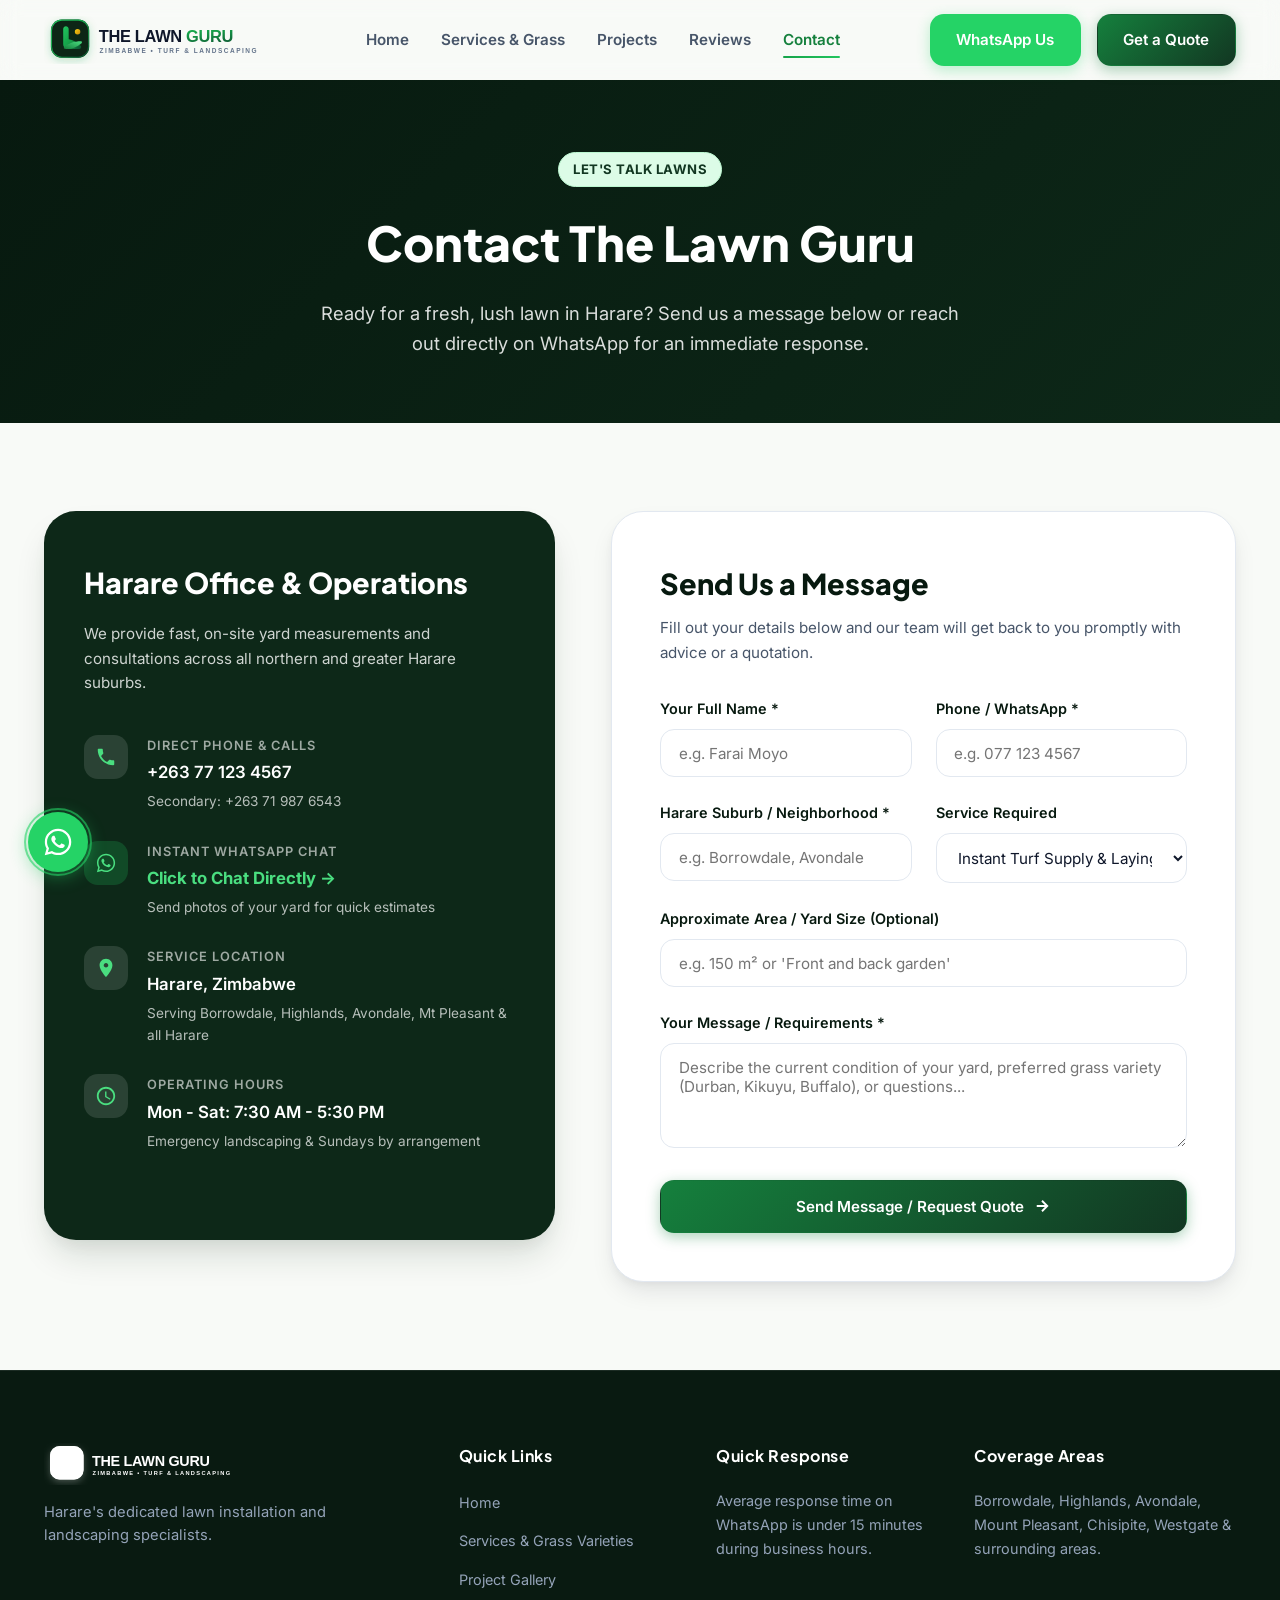
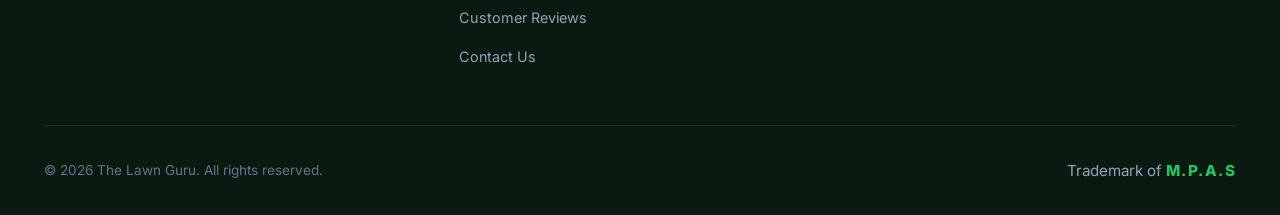
==== contact.html @ 2c1bcaf5 "feat: complete The Lawn Guru website with modern branding, gallery, reviews, M.P.A.S trademark, and " ====
<!DOCTYPE html>
<html lang="en">
<head>
  <meta charset="UTF-8">
  <meta name="viewport" content="width=device-width, initial-scale=1.0">
  <title>Contact Us | The Lawn Guru Harare</title>
  <meta name="description" content="Get in touch with The Lawn Guru in Harare, Zimbabwe. Request a free on-site yard assessment, inquire about turf varieties, or chat directly on WhatsApp.">
  
  <link rel="icon" type="image/svg+xml" href="assets/icon.svg">
  <link rel="stylesheet" href="css/style.css?v=4">

  <script type="application/ld+json">
  {
    "@context": "https://schema.org",
    "@type": "ContactPage",
    "name": "Contact The Lawn Guru",
    "description": "Contact Harare's lawn installation and landscaping specialists.",
    "mainEntity": {
      "@type": "HomeAndConstructionBusiness",
      "name": "The Lawn Guru",
      "telephone": "+263771234567",
      "address": {
        "@type": "PostalAddress",
        "addressLocality": "Harare",
        "addressCountry": "ZW"
      }
    }
  }
  </script>
</head>
<body>

  <!-- Site Header -->
  <header class="site-header" id="siteHeader">
    <div class="container nav-wrapper">
      <a href="index.html" class="brand-link" aria-label="The Lawn Guru Home">
        <img src="assets/logo.svg" alt="The Lawn Guru Logo" class="brand-logo-img">
      </a>

      <nav aria-label="Main Navigation">
        <ul class="nav-links">
          <li><a href="index.html" class="nav-link">Home</a></li>
          <li><a href="services.html" class="nav-link">Services &amp; Grass</a></li>
          <li><a href="gallery.html" class="nav-link">Projects</a></li>
          <li><a href="reviews.html" class="nav-link">Reviews</a></li>
          <li><a href="contact.html" class="nav-link active">Contact</a></li>
        </ul>
      </nav>

      <div class="nav-actions">
        <a href="https://wa.me/263771234567?text=Hi%20The%20Lawn%20Guru%2C%20I%20would%20like%20to%20book%20a%20yard%20assessment" class="btn btn-whatsapp" target="_blank" rel="noopener">
          WhatsApp Us
        </a>
        <a href="contact.html" class="btn btn-primary">Get a Quote</a>
      </div>

      <button class="mobile-toggle" aria-label="Open Navigation Menu">
        <svg viewBox="0 0 24 24" fill="none" stroke="currentColor" stroke-width="2.2"><line x1="3" y1="12" x2="21" y2="12"></line><line x1="3" y1="6" x2="21" y2="6"></line><line x1="3" y1="18" x2="21" y2="18"></line></svg>
      </button>
    </div>

    <div class="mobile-nav-drawer">
      <a href="index.html">Home</a>
      <a href="services.html">Services &amp; Grass Varieties</a>
      <a href="gallery.html">Projects Gallery</a>
      <a href="reviews.html">Customer Reviews</a>
      <a href="contact.html">Contact Us</a>
      <a href="https://wa.me/263771234567" target="_blank" style="color: #16a34a;">Chat on WhatsApp &rarr;</a>
    </div>
  </header>

  <!-- Banner -->
  <section style="background: linear-gradient(135deg, var(--primary-900) 0%, var(--primary-800) 100%); color: #ffffff; padding: 4.5rem 0 4rem; text-align: center;">
    <div class="container">
      <span class="badge badge-green" style="margin-bottom: 1rem;">Let's Talk Lawns</span>
      <h1 style="font-family: var(--font-heading); font-size: 3rem; font-weight: 800; margin-bottom: 1rem;">
        Contact The Lawn Guru
      </h1>
      <p style="font-size: 1.15rem; color: rgba(255, 255, 255, 0.85); max-width: 650px; margin: 0 auto;">
        Ready for a fresh, lush lawn in Harare? Send us a message below or reach out directly on WhatsApp for an immediate response.
      </p>
    </div>
  </section>

  <!-- Contact Grid Section -->
  <section class="section">
    <div class="container">
      <div class="contact-grid">
        <!-- Left Column: Business Details -->
        <div class="contact-info-card">
          <h2 class="info-title">Harare Office &amp; Operations</h2>
          <p class="info-sub">
            We provide fast, on-site yard measurements and consultations across all northern and greater Harare suburbs.
          </p>

          <div class="contact-method-list">
            <!-- Phone / WhatsApp -->
            <div class="contact-method-item">
              <div class="contact-method-icon">
                <svg width="22" height="22" viewBox="0 0 24 24" fill="currentColor"><path d="M6.62 10.79c1.44 2.83 3.76 5.14 6.59 6.59l2.2-2.2c.27-.27.67-.36 1.02-.24 1.12.37 2.33.57 3.57.57.55 0 1 .45 1 1V20c0 .55-.45 1-1 1-9.39 0-17-7.61-17-17 0-.55.45-1 1-1h3.5c.55 0 1 .45 1 1 0 1.25.2 2.45.57 3.57.11.35.03.74-.25 1.02l-2.2 2.2z"/></svg>
              </div>
              <div>
                <div class="contact-method-title">Direct Phone &amp; Calls</div>
                <div class="contact-method-detail">+263 77 123 4567</div>
                <div style="font-size: 0.85rem; color: rgba(255,255,255,0.7); margin-top: 0.2rem;">Secondary: +263 71 987 6543</div>
              </div>
            </div>

            <!-- WhatsApp Direct -->
            <div class="contact-method-item">
              <div class="contact-method-icon" style="background: rgba(37, 211, 102, 0.2); color: #4ade80;">
                <svg width="22" height="22" viewBox="0 0 24 24" fill="currentColor"><path d="M12.04 2c-5.46 0-9.91 4.45-9.91 9.91 0 1.75.46 3.45 1.32 4.95L2.05 22l5.25-1.38c1.45.79 3.08 1.21 4.74 1.21 5.46 0 9.91-4.45 9.91-9.91 0-5.46-4.45-9.92-9.91-9.92zM12.04 20.15c-1.48 0-2.93-.4-4.2-1.15l-.3-.18-3.12.82.83-3.04-.2-.31c-.82-1.31-1.26-2.83-1.26-4.38 0-4.54 3.7-8.24 8.25-8.24 4.54 0 8.24 3.7 8.24 8.24 0 4.54-3.7 8.24-8.24 8.24zm4.52-6.18c-.25-.12-1.47-.72-1.7-.81-.23-.08-.39-.12-.56.12-.17.25-.64.81-.79.97-.14.17-.29.19-.54.06-.25-.12-1.05-.39-1.99-1.23-.74-.66-1.23-1.47-1.38-1.72-.14-.25-.02-.38.11-.51.11-.11.25-.29.37-.43.12-.15.17-.25.25-.41.08-.17.04-.31-.02-.43-.06-.12-.56-1.34-.76-1.84-.2-.48-.41-.42-.56-.43h-.48c-.17 0-.43.06-.66.31-.22.25-.86.84-.86 2.05s.88 2.38 1 2.54c.12.17 1.73 2.65 4.2 3.71.59.25 1.05.41 1.41.52.59.19 1.13.16 1.56.1.48-.07 1.47-.6 1.68-1.18.21-.58.21-1.07.15-1.18-.07-.12-.23-.19-.48-.31z"/></svg>
              </div>
              <div>
                <div class="contact-method-title">Instant WhatsApp Chat</div>
                <a href="https://wa.me/263771234567" target="_blank" rel="noopener" style="color: #4ade80; font-weight: 700; font-size: 1.05rem;">
                  Click to Chat Directly &rarr;
                </a>
                <div style="font-size: 0.85rem; color: rgba(255,255,255,0.7); margin-top: 0.2rem;">Send photos of your yard for quick estimates</div>
              </div>
            </div>

            <!-- Location -->
            <div class="contact-method-item">
              <div class="contact-method-icon">
                <svg width="22" height="22" viewBox="0 0 24 24" fill="currentColor"><path d="M12 2C8.13 2 5 5.13 5 9c0 5.25 7 13 7 13s7-7.75 7-13c0-3.87-3.13-7-7-7zm0 9.5c-1.38 0-2.5-1.12-2.5-2.5s1.12-2.5 2.5-2.5 2.5 1.12 2.5 2.5-1.12 2.5-2.5 2.5z"/></svg>
              </div>
              <div>
                <div class="contact-method-title">Service Location</div>
                <div class="contact-method-detail">Harare, Zimbabwe</div>
                <div style="font-size: 0.85rem; color: rgba(255,255,255,0.7); margin-top: 0.2rem;">Serving Borrowdale, Highlands, Avondale, Mt Pleasant &amp; all Harare</div>
              </div>
            </div>

            <!-- Operating Hours -->
            <div class="contact-method-item">
              <div class="contact-method-icon">
                <svg width="22" height="22" viewBox="0 0 24 24" fill="currentColor"><path d="M11.99 2C6.47 2 2 6.48 2 12s4.47 10 9.99 10C17.52 22 22 17.52 22 12S17.52 2 11.99 2zM12 20c-4.42 0-8-3.58-8-8s3.58-8 8-8 8 3.58 8 8-3.58 8-8 8zm.5-13H11v6l5.25 3.15.75-1.23-4.5-2.67z"/></svg>
              </div>
              <div>
                <div class="contact-method-title">Operating Hours</div>
                <div class="contact-method-detail">Mon - Sat: 7:30 AM - 5:30 PM</div>
                <div style="font-size: 0.85rem; color: rgba(255,255,255,0.7); margin-top: 0.2rem;">Emergency landscaping &amp; Sundays by arrangement</div>
              </div>
            </div>
          </div>
        </div>

        <!-- Right Column: Interactive Form -->
        <div class="contact-form-card">
          <h2 style="font-family: var(--font-heading); font-size: 1.8rem; font-weight: 800; color: var(--primary-900); margin-bottom: 0.5rem;">
            Send Us a Message
          </h2>
          <p style="font-size: 0.95rem; color: var(--text-muted); margin-bottom: 2rem;">
            Fill out your details below and our team will get back to you promptly with advice or a quotation.
          </p>

          <form id="contactForm">
            <div class="form-row">
              <div class="form-group">
                <label class="form-label" for="contactName">Your Full Name *</label>
                <input type="text" id="contactName" name="name" class="form-input" placeholder="e.g. Farai Moyo" required>
              </div>

              <div class="form-group">
                <label class="form-label" for="contactPhone">Phone / WhatsApp *</label>
                <input type="tel" id="contactPhone" name="phone" class="form-input" placeholder="e.g. 077 123 4567" required>
              </div>
            </div>

            <div class="form-row">
              <div class="form-group">
                <label class="form-label" for="contactSuburb">Harare Suburb / Neighborhood *</label>
                <input type="text" id="contactSuburb" name="suburb" class="form-input" placeholder="e.g. Borrowdale, Avondale" required>
              </div>

              <div class="form-group">
                <label class="form-label" for="contactService">Service Required</label>
                <select id="contactService" name="service" class="form-select">
                  <option value="instant_turf">Instant Turf Supply &amp; Laying</option>
                  <option value="ground_prep">Ground Levelling &amp; Topsoil</option>
                  <option value="landscaping">Full Landscape &amp; Garden Design</option>
                  <option value="revival">Lawn Revival &amp; Weed Treatment</option>
                  <option value="commercial">Commercial Property Landscaping</option>
                  <option value="other">Other Inquiry</option>
                </select>
              </div>
            </div>

            <div class="form-group">
              <label class="form-label" for="contactArea">Approximate Area / Yard Size (Optional)</label>
              <input type="text" id="contactArea" name="area" class="form-input" placeholder="e.g. 150 m² or 'Front and back garden'">
            </div>

            <div class="form-group">
              <label class="form-label" for="contactMessage">Your Message / Requirements *</label>
              <textarea id="contactMessage" name="message" class="form-textarea" rows="4" placeholder="Describe the current condition of your yard, preferred grass variety (Durban, Kikuyu, Buffalo), or questions..." required></textarea>
            </div>

            <button type="submit" class="btn btn-primary" style="width: 100%; padding: 1rem;">
              Send Message / Request Quote
              <svg width="18" height="18" viewBox="0 0 24 24" fill="none" stroke="currentColor" stroke-width="2.5"><path d="M5 12h14M12 5l7 7-7 7"/></svg>
            </button>
          </form>
        </div>
      </div>
    </div>
  </section>

  <!-- Interactive Confirmation Modal -->
  <div class="site-modal" id="contactSuccessModal" role="dialog" aria-modal="true" aria-labelledby="modalTitle">
    <div class="site-modal-box">
      <div class="modal-icon-circle">
        <svg width="36" height="36" viewBox="0 0 24 24" fill="currentColor"><path d="M9 16.17L4.83 12l-1.42 1.41L9 19 21 7l-1.41-1.41z"/></svg>
      </div>
      <h3 class="modal-title" id="modalTitle">Message Sent!</h3>
      <p class="modal-text">
        Thank you for contacting <strong>The Lawn Guru</strong>! Our team in Harare has received your message and will review your yard requirements. We will reach out to you shortly via phone or WhatsApp.
      </p>
      <button class="btn btn-primary" id="modalCloseBtn" style="padding: 0.75rem 2rem;">
        Done &amp; Continue
      </button>
    </div>
  </div>

  <!-- Footer -->
  <footer class="site-footer">
    <div class="container">
      <div class="footer-grid">
        <div class="footer-brand">
          <img src="assets/logo.svg" alt="The Lawn Guru" style="height: 42px; filter: brightness(0) invert(1);">
          <p>Harare's dedicated lawn installation and landscaping specialists.</p>
        </div>
        <div>
          <h4 class="footer-heading">Quick Links</h4>
          <ul class="footer-links">
            <li><a href="index.html">Home</a></li>
            <li><a href="services.html">Services &amp; Grass Varieties</a></li>
            <li><a href="gallery.html">Project Gallery</a></li>
            <li><a href="reviews.html">Customer Reviews</a></li>
            <li><a href="contact.html">Contact Us</a></li>
          </ul>
        </div>
        <div>
          <h4 class="footer-heading">Quick Response</h4>
          <p style="font-size: 0.9rem; color: #94a3b8;">Average response time on WhatsApp is under 15 minutes during business hours.</p>
        </div>
        <div>
          <h4 class="footer-heading">Coverage Areas</h4>
          <p style="font-size: 0.9rem; color: #94a3b8;">Borrowdale, Highlands, Avondale, Mount Pleasant, Chisipite, Westgate &amp; surrounding areas.</p>
        </div>
      </div>
      <div class="footer-bottom">
        <div>&copy; 2026 The Lawn Guru. All rights reserved.</div>
        <div style="font-size: 0.95rem; color: #94a3b8;">
          Trademark of <span style="color: #22c55e; font-weight: 800; letter-spacing: 1.5px;">M.P.A.S</span>
        </div>
      </div>
    </div>
  </footer>

  <!-- Floating WhatsApp -->
  <a href="https://wa.me/263771234567" class="floating-whatsapp" target="_blank" rel="noopener" aria-label="WhatsApp">
    <svg width="32" height="32" viewBox="0 0 24 24" fill="currentColor"><path d="M12.04 2c-5.46 0-9.91 4.45-9.91 9.91 0 1.75.46 3.45 1.32 4.95L2.05 22l5.25-1.38c1.45.79 3.08 1.21 4.74 1.21 5.46 0 9.91-4.45 9.91-9.91 0-5.46-4.45-9.92-9.91-9.92zM12.04 20.15c-1.48 0-2.93-.4-4.2-1.15l-.3-.18-3.12.82.83-3.04-.2-.31c-.82-1.31-1.26-2.83-1.26-4.38 0-4.54 3.7-8.24 8.25-8.24 4.54 0 8.24 3.7 8.24 8.24 0 4.54-3.7 8.24-8.24 8.24zm4.52-6.18c-.25-.12-1.47-.72-1.7-.81-.23-.08-.39-.12-.56.12-.17.25-.64.81-.79.97-.14.17-.29.19-.54.06-.25-.12-1.05-.39-1.99-1.23-.74-.66-1.23-1.47-1.38-1.72-.14-.25-.02-.38.11-.51.11-.11.25-.29.37-.43.12-.15.17-.25.25-.41.08-.17.04-.31-.02-.43-.06-.12-.56-1.34-.76-1.84-.2-.48-.41-.42-.56-.43h-.48c-.17 0-.43.06-.66.31-.22.25-.86.84-.86 2.05s.88 2.38 1 2.54c.12.17 1.73 2.65 4.2 3.71.59.25 1.05.41 1.41.52.59.19 1.13.16 1.56.1.48-.07 1.47-.6 1.68-1.18.21-.58.21-1.07.15-1.18-.07-.12-.23-.19-.48-.31z"/></svg>
  </a>

  <script src="js/main.js"></script>
</body>
</html>
---- css/style.css ----
@import url('https://fonts.googleapis.com/css2?family=Inter:wght@300;400;500;600;700&family=Plus+Jakarta+Sans:wght@500;600;700;800&display=swap');

:root {
  /* Brand Palette - Emerald Lawn & Deep Forest */
  --primary-900: #07190f;
  --primary-800: #0d2818;
  --primary-700: #123722;
  --primary-600: #15803d;
  --primary-500: #16a34a;
  --primary-400: #22c55e;
  --primary-300: #4ade80;
  --primary-200: #86efac;
  --primary-100: #dcfce7;
  --primary-50:  #f0fdf4;

  --accent-gold: #f59e0b;
  --accent-gold-light: #fef3c7;

  /* Surfaces & Text */
  --bg-page: #f8faf7;
  --bg-card: #ffffff;
  --bg-card-hover: #fafffb;
  --text-main: #0f172a;
  --text-muted: #475569;
  --text-light: #64748b;
  --text-white: #ffffff;
  --border-light: #e2e8f0;
  --border-accent: #bbf7d0;

  /* Shadows */
  --shadow-sm: 0 1px 3px rgba(0, 0, 0, 0.05);
  --shadow-md: 0 4px 12px -2px rgba(15, 23, 42, 0.08), 0 2px 6px -2px rgba(15, 23, 42, 0.04);
  --shadow-lg: 0 12px 24px -4px rgba(15, 23, 42, 0.1), 0 4px 10px -2px rgba(15, 23, 42, 0.05);
  --shadow-xl: 0 20px 35px -6px rgba(13, 40, 24, 0.14), 0 8px 16px -4px rgba(13, 40, 24, 0.06);
  --shadow-glow: 0 0 24px rgba(34, 197, 94, 0.28);

  /* Radius */
  --radius-sm: 8px;
  --radius-md: 14px;
  --radius-lg: 22px;
  --radius-xl: 32px;
  --radius-full: 9999px;

  /* Transitions */
  --transition-fast: 0.18s cubic-bezier(0.4, 0, 0.2, 1);
  --transition-base: 0.28s cubic-bezier(0.4, 0, 0.2, 1);
  --transition-smooth: 0.4s cubic-bezier(0.16, 1, 0.3, 1);

  --font-heading: 'Plus Jakarta Sans', -apple-system, BlinkMacSystemFont, 'Segoe UI', sans-serif;
  --font-body: 'Inter', -apple-system, BlinkMacSystemFont, 'Segoe UI', sans-serif;
}

/* ==========================================================================
   Base Styles & Reset
   ========================================================================== */
*, *::before, *::after {
  box-sizing: border-box;
  margin: 0;
  padding: 0;
}

/* ==========================================================================
   First-Time Mobile Intro: Turf Rollout Splash (Idea 1 + Idea 6)
   ========================================================================== */
.turf-splash-overlay {
  position: fixed;
  inset: 0;
  z-index: 10000;
  background: radial-gradient(circle at 50% 40%, #123722 0%, #0d2818 55%, #07190f 100%);
  display: flex;
  flex-direction: column;
  align-items: center;
  justify-content: center;
  padding: 2rem;
  overflow: hidden;
  will-change: transform;
  transition: transform 0.85s cubic-bezier(0.76, 0, 0.24, 1), border-radius 0.85s ease;
}

.turf-splash-overlay.rollout-up {
  transform: translateY(-102%);
  border-bottom-left-radius: 60px;
  border-bottom-right-radius: 60px;
}

.turf-splash-overlay.hidden {
  display: none !important;
}

.splash-content-box {
  text-align: center;
  display: flex;
  flex-direction: column;
  align-items: center;
  animation: splashFadeIn 0.5s ease-out;
}

@keyframes splashFadeIn {
  from {
    opacity: 0;
    transform: scale(0.9);
  }
  to {
    opacity: 1;
    transform: scale(1);
  }
}

.splash-logo-badge {
  width: 90px;
  height: 90px;
  border-radius: 26px;
  background: #0d2818;
  border: 2px solid #22c55e;
  display: flex;
  align-items: center;
  justify-content: center;
  margin-bottom: 1.5rem;
  box-shadow: 0 0 35px rgba(34, 197, 94, 0.45);
  animation: pulseGlow 2s infinite ease-in-out;
}

@keyframes pulseGlow {
  0%, 100% {
    box-shadow: 0 0 25px rgba(34, 197, 94, 0.35);
    transform: scale(1);
  }
  50% {
    box-shadow: 0 0 45px rgba(34, 197, 94, 0.65);
    transform: scale(1.04);
  }
}

.splash-logo-badge img {
  width: 58px;
  height: 58px;
}

.splash-brand-title {
  font-family: var(--font-heading);
  font-size: 2.2rem;
  font-weight: 800;
  color: #ffffff;
  letter-spacing: -0.5px;
  margin-bottom: 0.35rem;
}

.splash-brand-title span {
  background: linear-gradient(135deg, #4ade80, #22c55e);
  -webkit-background-clip: text;
  -webkit-text-fill-color: transparent;
}

.splash-brand-sub {
  font-family: var(--font-body);
  font-size: 0.82rem;
  font-weight: 700;
  color: #86efac;
  letter-spacing: 2.5px;
  text-transform: uppercase;
  margin-bottom: 1.5rem;
}

.splash-loader-line {
  width: 140px;
  height: 3.5px;
  background: rgba(255, 255, 255, 0.12);
  border-radius: var(--radius-full);
  overflow: hidden;
  position: relative;
  margin-bottom: 1rem;
}

.splash-loader-progress {
  width: 100%;
  height: 100%;
  background: linear-gradient(90deg, #22c55e, #86efac, #facc15);
  border-radius: var(--radius-full);
  animation: splashLoad 1.2s cubic-bezier(0.4, 0, 0.2, 1) forwards;
}

@keyframes splashLoad {
  0% { transform: translateX(-100%); }
  100% { transform: translateX(0); }
}

.splash-tap-hint {
  font-size: 0.75rem;
  color: rgba(255, 255, 255, 0.5);
  letter-spacing: 0.5px;
  margin-top: 0.5rem;
}

/* ==========================================================================
   Idea 6: Ambient Floating Dew & Leaf Particles (Micro-Atmosphere)
   ========================================================================== */
.hero-ambient-container {
  position: absolute;
  inset: 0;
  pointer-events: none;
  overflow: hidden;
  z-index: 1;
}

.ambient-particle {
  position: absolute;
  pointer-events: none;
  opacity: 0;
  will-change: transform, opacity;
  animation: ambientFloat 8s infinite linear;
}

/* Translucent Dewdrop Particle */
.dewdrop-particle {
  width: 14px;
  height: 14px;
  border-radius: 50%;
  background: radial-gradient(circle at 35% 35%, rgba(255, 255, 255, 0.95), rgba(74, 222, 128, 0.35) 60%, rgba(21, 128, 61, 0.1) 100%);
  box-shadow: 0 0 10px rgba(74, 222, 128, 0.4), inset -1px -1px 3px rgba(13, 40, 24, 0.3);
  backdrop-filter: blur(2px);
}

/* Drifting Leaf Particle */
.leaf-particle {
  width: 18px;
  height: 18px;
  color: #22c55e;
  filter: drop-shadow(0 2px 5px rgba(22, 163, 74, 0.25));
}

.leaf-particle svg {
  width: 100%;
  height: 100%;
  fill: currentColor;
  opacity: 0.75;
}

@keyframes ambientFloat {
  0% {
    transform: translateY(110vh) translateX(0) rotate(0deg);
    opacity: 0;
  }
  15% {
    opacity: 0.8;
  }
  85% {
    opacity: 0.8;
  }
  100% {
    transform: translateY(-50px) translateX(35px) rotate(180deg);
    opacity: 0;
  }
}

/* ==========================================================================
   Smooth Scroll Reveal Transitions (Lightweight & Native)
   ========================================================================== */
.reveal-on-scroll {
  opacity: 0;
  transform: translateY(28px);
  transition: opacity 0.65s cubic-bezier(0.16, 1, 0.3, 1), transform 0.65s cubic-bezier(0.16, 1, 0.3, 1);
  will-change: opacity, transform;
}

.reveal-on-scroll.in-view {
  opacity: 1;
  transform: translateY(0);
}

/* Staggered cascades for cards in grids */
.reveal-delay-1 { transition-delay: 0.08s; }
.reveal-delay-2 { transition-delay: 0.16s; }
.reveal-delay-3 { transition-delay: 0.24s; }
.reveal-delay-4 { transition-delay: 0.32s; }

@media (prefers-reduced-motion: reduce) {
  .reveal-on-scroll {
    opacity: 1 !important;
    transform: none !important;
    transition: none !important;
  }
}

html {
  scroll-behavior: smooth;
  font-size: 16px;
  -webkit-text-size-adjust: 100%;
}

body {
  font-family: var(--font-body);
  background-color: var(--bg-page);
  color: var(--text-main);
  line-height: 1.65;
  overflow-x: hidden;
  -webkit-font-smoothing: antialiased;
}

img {
  max-width: 100%;
  height: auto;
  display: block;
}

a {
  color: inherit;
  text-decoration: none;
  transition: color var(--transition-fast);
}

button, input, textarea, select {
  font-family: inherit;
  font-size: 1rem;
}

.container {
  width: 100%;
  max-width: 1240px;
  margin-left: auto;
  margin-right: auto;
  padding-left: 1.5rem;
  padding-right: 1.5rem;
}

/* ==========================================================================
   Header & Navigation
   ========================================================================== */
.site-header,
.site-header.scrolled {
  position: sticky;
  top: 0;
  z-index: 1000;
  background: transparent !important;
  border: none !important;
  border-bottom: none !important;
  box-shadow: none !important;
  backdrop-filter: blur(10px);
  -webkit-backdrop-filter: blur(10px);
  transition: backdrop-filter 0.3s ease;
}

.nav-wrapper {
  display: flex;
  align-items: center;
  justify-content: space-between;
  height: 80px;
}

.brand-link {
  display: flex;
  align-items: center;
  gap: 0.75rem;
}

.brand-logo-img {
  height: 48px;
  width: auto;
}

.nav-links {
  display: flex;
  align-items: center;
  list-style: none;
  gap: 2rem;
}

.nav-link {
  font-weight: 600;
  font-size: 0.95rem;
  color: var(--text-muted);
  position: relative;
  padding: 0.4rem 0;
}

.nav-link:hover {
  color: var(--primary-600);
}

.nav-link.active {
  color: var(--primary-600);
}

.nav-link.active::after {
  content: '';
  position: absolute;
  bottom: -2px;
  left: 0;
  width: 100%;
  height: 2.5px;
  background: linear-gradient(90deg, var(--primary-500), var(--primary-400));
  border-radius: var(--radius-full);
}

.nav-actions {
  display: flex;
  align-items: center;
  gap: 1rem;
}

.mobile-toggle {
  display: none;
  background: none;
  border: none;
  cursor: pointer;
  padding: 0.5rem;
  color: var(--text-main);
}

.mobile-toggle svg {
  width: 28px;
  height: 28px;
}

.mobile-nav-drawer {
  display: none !important;
}

/* ==========================================================================
   Buttons & Badges
   ========================================================================== */
.btn {
  display: inline-flex;
  align-items: center;
  justify-content: center;
  gap: 0.6rem;
  font-weight: 600;
  font-size: 0.95rem;
  padding: 0.8rem 1.6rem;
  border-radius: var(--radius-md);
  border: 1px solid transparent;
  cursor: pointer;
  transition: all var(--transition-base);
  text-decoration: none;
}

.btn-primary {
  background: linear-gradient(135deg, var(--primary-600) 0%, var(--primary-700) 100%);
  color: var(--text-white);
  box-shadow: 0 4px 14px rgba(21, 128, 61, 0.35);
}

.btn-primary:hover {
  background: linear-gradient(135deg, var(--primary-500) 0%, var(--primary-600) 100%);
  transform: translateY(-2px);
  box-shadow: 0 6px 20px rgba(21, 128, 61, 0.45);
  color: var(--text-white);
}

.btn-whatsapp {
  background: #25d366;
  color: #ffffff;
  box-shadow: 0 4px 14px rgba(37, 211, 102, 0.3);
}

.btn-whatsapp:hover {
  background: #22bf5b;
  transform: translateY(-2px);
  box-shadow: 0 6px 20px rgba(37, 211, 102, 0.4);
  color: #ffffff;
}

.btn-outline {
  background: #ffffff;
  color: var(--primary-700);
  border-color: var(--primary-600);
}

.btn-outline:hover {
  background: var(--primary-50);
  color: var(--primary-800);
  border-color: var(--primary-500);
  transform: translateY(-2px);
}

.btn-white {
  background: #ffffff;
  color: var(--primary-800);
}

.btn-white:hover {
  background: #f1f5f9;
  transform: translateY(-2px);
}

.badge {
  display: inline-flex;
  align-items: center;
  gap: 0.45rem;
  font-size: 0.82rem;
  font-weight: 700;
  padding: 0.35rem 0.85rem;
  border-radius: var(--radius-full);
  text-transform: uppercase;
  letter-spacing: 0.5px;
}

.badge-green {
  background-color: var(--primary-100);
  color: var(--primary-700);
  border: 1px solid var(--border-accent);
}

.badge-gold {
  background-color: var(--accent-gold-light);
  color: #b45309;
}

/* ==========================================================================
   Hero Section
   ========================================================================== */
.hero-section {
  position: relative;
  padding: 4.5rem 0 5rem;
  background: radial-gradient(circle at 85% 15%, rgba(134, 239, 172, 0.25) 0%, transparent 45%),
              radial-gradient(circle at 10% 80%, rgba(34, 197, 94, 0.12) 0%, transparent 40%),
              linear-gradient(180deg, #ffffff 0%, var(--bg-page) 100%);
  overflow: hidden;
}

.hero-grid {
  display: grid;
  grid-template-columns: 1.15fr 0.85fr;
  gap: 3.5rem;
  align-items: center;
}

.hero-title {
  font-family: var(--font-heading);
  font-size: 3.25rem;
  font-weight: 800;
  line-height: 1.15;
  letter-spacing: -0.03em;
  color: var(--primary-900);
  margin-top: 1rem;
  margin-bottom: 1.25rem;
}

.hero-title .highlight {
  background: linear-gradient(135deg, var(--primary-600) 0%, var(--primary-400) 100%);
  -webkit-background-clip: text;
  -webkit-text-fill-color: transparent;
}

.hero-description {
  font-size: 1.15rem;
  color: var(--text-muted);
  line-height: 1.7;
  margin-bottom: 2rem;
  max-width: 580px;
}

.hero-cta-group {
  display: flex;
  flex-wrap: wrap;
  gap: 1rem;
  margin-bottom: 2.5rem;
}

.hero-trust-row {
  display: flex;
  flex-wrap: wrap;
  gap: 1.8rem;
  padding-top: 1.5rem;
  border-top: 1px solid var(--border-light);
}

.trust-item {
  display: flex;
  align-items: center;
  gap: 0.6rem;
  font-size: 0.9rem;
  font-weight: 600;
  color: var(--text-muted);
}

.trust-icon {
  width: 20px;
  height: 20px;
  color: var(--primary-500);
  flex-shrink: 0;
}

.hero-media-wrapper {
  position: relative;
}

.hero-image-card {
  position: relative;
  border-radius: var(--radius-xl);
  overflow: hidden;
  box-shadow: var(--shadow-xl);
  border: 4px solid #ffffff;
  background: #ffffff;
}

.hero-image-card img {
  width: 100%;
  height: 480px;
  object-fit: cover;
  display: block;
}

.hero-floating-badge {
  position: absolute;
  bottom: 24px;
  left: -20px;
  background: rgba(255, 255, 255, 0.94);
  backdrop-filter: blur(10px);
  padding: 1rem 1.4rem;
  border-radius: var(--radius-lg);
  box-shadow: var(--shadow-lg);
  border: 1px solid var(--border-accent);
  display: flex;
  align-items: center;
  gap: 0.9rem;
}

.floating-icon-box {
  width: 44px;
  height: 44px;
  border-radius: var(--radius-md);
  background: var(--primary-100);
  color: var(--primary-700);
  display: flex;
  align-items: center;
  justify-content: center;
}

.floating-text-num {
  font-family: var(--font-heading);
  font-weight: 800;
  font-size: 1.25rem;
  color: var(--primary-900);
  line-height: 1.1;
}

.floating-text-label {
  font-size: 0.8rem;
  color: var(--text-muted);
  font-weight: 600;
}

/* ==========================================================================
   Stats Bar Section
   ========================================================================== */
.stats-section {
  background: var(--primary-800);
  color: #ffffff;
  padding: 2.75rem 0;
  position: relative;
}

.stats-grid {
  display: grid;
  grid-template-columns: repeat(4, 1fr);
  gap: 2rem;
  text-align: center;
}

.stat-num {
  font-family: var(--font-heading);
  font-size: 2.6rem;
  font-weight: 800;
  color: var(--primary-300);
  line-height: 1.1;
  margin-bottom: 0.35rem;
}

.stat-label {
  font-size: 0.92rem;
  color: rgba(255, 255, 255, 0.8);
  font-weight: 500;
}

/* ==========================================================================
   Section Headers
   ========================================================================== */
.section {
  padding: 5.5rem 0;
}

.section-muted {
  background-color: #f1f5f0;
}

.section-header {
  text-align: center;
  max-width: 680px;
  margin: 0 auto 3.5rem;
}

.section-subtitle {
  color: var(--primary-600);
  font-weight: 700;
  font-size: 0.9rem;
  text-transform: uppercase;
  letter-spacing: 1.5px;
  margin-bottom: 0.75rem;
  display: block;
}

.section-title {
  font-family: var(--font-heading);
  font-size: 2.4rem;
  font-weight: 800;
  color: var(--primary-900);
  line-height: 1.2;
  margin-bottom: 1rem;
}

.section-intro {
  font-size: 1.08rem;
  color: var(--text-muted);
}

/* ==========================================================================
   Services Cards
   ========================================================================== */
.services-grid {
  display: grid;
  grid-template-columns: repeat(3, 1fr);
  gap: 2rem;
}

.service-card {
  background: var(--bg-card);
  border-radius: var(--radius-lg);
  overflow: hidden;
  border: 1px solid var(--border-light);
  box-shadow: var(--shadow-sm);
  transition: all var(--transition-base);
  display: flex;
  flex-direction: column;
}

.service-card:hover {
  transform: translateY(-6px);
  box-shadow: var(--shadow-xl);
  border-color: var(--border-accent);
}

.service-card-image {
  height: 220px;
  width: 100%;
  overflow: hidden;
  position: relative;
}

.service-card-image img {
  width: 100%;
  height: 100%;
  object-fit: cover;
  transition: transform var(--transition-smooth);
}

.service-card:hover .service-card-image img {
  transform: scale(1.06);
}

.service-card-body {
  padding: 1.75rem;
  flex: 1;
  display: flex;
  flex-direction: column;
}

.service-icon-box {
  width: 48px;
  height: 48px;
  border-radius: var(--radius-md);
  background: var(--primary-100);
  color: var(--primary-700);
  display: flex;
  align-items: center;
  justify-content: center;
  margin-bottom: 1.25rem;
}

.service-card-title {
  font-family: var(--font-heading);
  font-size: 1.3rem;
  font-weight: 700;
  color: var(--primary-900);
  margin-bottom: 0.75rem;
}

.service-card-text {
  font-size: 0.95rem;
  color: var(--text-muted);
  line-height: 1.6;
  margin-bottom: 1.25rem;
  flex: 1;
}

.service-features-list {
  list-style: none;
  margin-bottom: 1.5rem;
}

.service-features-list li {
  font-size: 0.88rem;
  color: var(--text-muted);
  display: flex;
  align-items: center;
  gap: 0.5rem;
  margin-bottom: 0.5rem;
}

.service-features-list li svg {
  color: var(--primary-500);
  width: 16px;
  height: 16px;
  flex-shrink: 0;
}

/* ==========================================================================
   Grass Varieties Showcase
   ========================================================================== */
.varieties-grid {
  display: grid;
  grid-template-columns: repeat(4, 1fr);
  gap: 1.5rem;
}

.variety-card {
  background: #ffffff;
  border-radius: var(--radius-lg);
  padding: 1.75rem;
  border: 1px solid var(--border-light);
  box-shadow: var(--shadow-sm);
  transition: all var(--transition-base);
}

.variety-card:hover {
  border-color: var(--primary-400);
  box-shadow: var(--shadow-md);
  transform: translateY(-4px);
}

.variety-badge {
  display: inline-block;
  font-size: 0.75rem;
  font-weight: 700;
  color: var(--primary-700);
  background: var(--primary-100);
  padding: 0.2rem 0.6rem;
  border-radius: var(--radius-full);
  margin-bottom: 0.8rem;
}

.variety-title {
  font-family: var(--font-heading);
  font-size: 1.2rem;
  font-weight: 700;
  color: var(--primary-900);
  margin-bottom: 0.5rem;
}

.variety-desc {
  font-size: 0.88rem;
  color: var(--text-muted);
  margin-bottom: 1.25rem;
  line-height: 1.5;
}

.variety-metrics {
  border-top: 1px solid var(--border-light);
  padding-top: 1rem;
  font-size: 0.82rem;
  display: flex;
  flex-direction: column;
  gap: 0.5rem;
}

.metric-row {
  display: flex;
  justify-content: space-between;
  align-items: center;
}

.metric-label {
  color: var(--text-light);
  font-weight: 500;
}

.metric-value {
  color: var(--primary-700);
  font-weight: 700;
}

/* ==========================================================================
   Interactive Calculator / Estimator
   ========================================================================== */
.calculator-card {
  background: #ffffff;
  border-radius: var(--radius-xl);
  padding: 3rem;
  box-shadow: var(--shadow-lg);
  border: 1px solid var(--border-accent);
  display: grid;
  grid-template-columns: 1.2fr 0.8fr;
  gap: 3rem;
  align-items: center;
}

.calc-form-group {
  margin-bottom: 1.75rem;
}

.calc-label {
  display: block;
  font-weight: 700;
  font-size: 0.95rem;
  color: var(--primary-900);
  margin-bottom: 0.6rem;
}

.calc-range-wrapper {
  display: flex;
  align-items: center;
  gap: 1.5rem;
}

.calc-slider {
  flex: 1;
  accent-color: var(--primary-500);
  height: 8px;
  cursor: pointer;
}

.calc-number-display {
  font-family: var(--font-heading);
  font-size: 1.25rem;
  font-weight: 800;
  color: var(--primary-700);
  background: var(--primary-50);
  border: 1px solid var(--border-accent);
  padding: 0.4rem 1rem;
  border-radius: var(--radius-md);
  min-width: 90px;
  text-align: center;
}

.calc-select {
  width: 100%;
  padding: 0.8rem 1rem;
  border-radius: var(--radius-md);
  border: 1px solid var(--border-light);
  background-color: #ffffff;
  color: var(--text-main);
  font-size: 0.95rem;
  outline: none;
  transition: border-color var(--transition-fast);
}

.calc-select:focus {
  border-color: var(--primary-500);
  box-shadow: 0 0 0 3px rgba(34, 197, 94, 0.15);
}

.calc-result-box {
  background: linear-gradient(135deg, var(--primary-800) 0%, var(--primary-900) 100%);
  color: #ffffff;
  padding: 2.5rem 2rem;
  border-radius: var(--radius-lg);
  text-align: center;
  box-shadow: var(--shadow-xl);
  position: relative;
}

.calc-result-title {
  font-size: 0.95rem;
  text-transform: uppercase;
  letter-spacing: 1px;
  color: var(--primary-300);
  font-weight: 700;
  margin-bottom: 0.75rem;
}

.calc-price-range {
  font-family: var(--font-heading);
  font-size: 2.4rem;
  font-weight: 800;
  color: #ffffff;
  line-height: 1.1;
  margin-bottom: 0.5rem;
}

.calc-price-sub {
  font-size: 0.85rem;
  color: rgba(255, 255, 255, 0.7);
  margin-bottom: 1.75rem;
}

/* ==========================================================================
   Gallery & Lightbox
   ========================================================================== */
.gallery-filters {
  display: flex;
  justify-content: center;
  flex-wrap: wrap;
  gap: 0.75rem;
  margin-bottom: 2.5rem;
}

.filter-btn {
  background: #ffffff;
  border: 1px solid var(--border-light);
  color: var(--text-muted);
  padding: 0.6rem 1.4rem;
  border-radius: var(--radius-full);
  font-weight: 600;
  font-size: 0.9rem;
  cursor: pointer;
  transition: all var(--transition-fast);
}

.filter-btn:hover {
  color: var(--primary-700);
  border-color: var(--primary-400);
}

.filter-btn.active {
  background: var(--primary-600);
  color: #ffffff;
  border-color: var(--primary-600);
  box-shadow: 0 4px 12px rgba(21, 128, 61, 0.25);
}

.gallery-grid {
  display: grid;
  grid-template-columns: repeat(auto-fill, minmax(280px, 1fr));
  gap: 1.5rem;
}

.gallery-item {
  position: relative;
  border-radius: var(--radius-md);
  overflow: hidden;
  background: #ffffff;
  box-shadow: var(--shadow-sm);
  aspect-ratio: 4 / 3;
  cursor: pointer;
  border: 1px solid var(--border-light);
}

.gallery-item img {
  width: 100%;
  height: 100%;
  object-fit: cover;
  transition: transform var(--transition-smooth);
}

.gallery-item:hover img {
  transform: scale(1.08);
}

.gallery-overlay {
  position: absolute;
  inset: 0;
  background: linear-gradient(0deg, rgba(13, 40, 24, 0.85) 0%, rgba(13, 40, 24, 0.1) 60%, transparent 100%);
  opacity: 0;
  transition: opacity var(--transition-base);
  display: flex;
  flex-direction: column;
  justify-content: flex-end;
  padding: 1.5rem;
  color: #ffffff;
}

.gallery-item:hover .gallery-overlay {
  opacity: 1;
}

.gallery-tag {
  font-size: 0.75rem;
  font-weight: 700;
  color: var(--primary-300);
  text-transform: uppercase;
  letter-spacing: 0.5px;
  margin-bottom: 0.3rem;
}

.gallery-title {
  font-family: var(--font-heading);
  font-size: 1.05rem;
  font-weight: 700;
}

/* Lightbox */
.lightbox-modal {
  display: none;
  position: fixed;
  inset: 0;
  z-index: 2000;
  background: rgba(7, 25, 15, 0.92);
  backdrop-filter: blur(8px);
  align-items: center;
  justify-content: center;
  padding: 2rem;
}

.lightbox-modal.active {
  display: flex;
}

.lightbox-content {
  position: relative;
  max-width: 900px;
  max-height: 85vh;
  display: flex;
  flex-direction: column;
  align-items: center;
}

.lightbox-img {
  max-width: 100%;
  max-height: 75vh;
  object-fit: contain;
  border-radius: var(--radius-md);
  border: 2px solid rgba(255, 255, 255, 0.2);
  box-shadow: var(--shadow-xl);
}

.lightbox-caption {
  color: #ffffff;
  margin-top: 1rem;
  font-size: 1rem;
  font-weight: 600;
  text-align: center;
}

.lightbox-close {
  position: absolute;
  top: -40px;
  right: 0;
  background: none;
  border: none;
  color: #ffffff;
  font-size: 2rem;
  cursor: pointer;
  line-height: 1;
}

/* ==========================================================================
   Reviews & Testimonials System
   ========================================================================== */
.reviews-summary-card {
  background: #ffffff;
  border-radius: var(--radius-xl);
  padding: 2.5rem;
  box-shadow: var(--shadow-md);
  border: 1px solid var(--border-light);
  margin-bottom: 3.5rem;
  display: flex;
  align-items: center;
  justify-content: space-between;
  flex-wrap: wrap;
  gap: 2rem;
}

.summary-score-box {
  display: flex;
  align-items: center;
  gap: 1.5rem;
}

.rating-big-num {
  font-family: var(--font-heading);
  font-size: 3.6rem;
  font-weight: 800;
  color: var(--primary-900);
  line-height: 1;
}

.rating-stars {
  display: flex;
  gap: 0.25rem;
  color: var(--accent-gold);
  margin-bottom: 0.35rem;
}

.rating-stars svg {
  width: 22px;
  height: 22px;
  fill: currentColor;
}

.rating-count-text {
  font-size: 0.9rem;
  color: var(--text-muted);
  font-weight: 500;
}

.reviews-grid {
  display: grid;
  grid-template-columns: repeat(3, 1fr);
  gap: 2rem;
  margin-bottom: 3.5rem;
}

.review-card {
  background: #ffffff;
  border-radius: var(--radius-lg);
  padding: 2rem;
  border: 1px solid var(--border-light);
  box-shadow: var(--shadow-sm);
  display: flex;
  flex-direction: column;
  transition: transform var(--transition-base), box-shadow var(--transition-base);
}

.review-card:hover {
  transform: translateY(-4px);
  box-shadow: var(--shadow-md);
  border-color: var(--border-accent);
}

.review-stars {
  display: flex;
  gap: 0.2rem;
  color: var(--accent-gold);
  margin-bottom: 1rem;
}

.review-stars svg {
  width: 17px;
  height: 17px;
  fill: currentColor;
}

.review-text {
  font-size: 0.95rem;
  color: var(--text-muted);
  line-height: 1.65;
  margin-bottom: 1.5rem;
  flex: 1;
  font-style: italic;
}

.review-author-row {
  display: flex;
  align-items: center;
  gap: 0.85rem;
  border-top: 1px solid var(--border-light);
  padding-top: 1.2rem;
}

.author-avatar {
  width: 44px;
  height: 44px;
  border-radius: var(--radius-full);
  background: var(--primary-100);
  color: var(--primary-800);
  display: flex;
  align-items: center;
  justify-content: center;
  font-weight: 700;
  font-size: 1rem;
  flex-shrink: 0;
}

.author-info {
  flex: 1;
}

.author-name {
  font-family: var(--font-heading);
  font-weight: 700;
  font-size: 0.95rem;
  color: var(--primary-900);
}

.author-location {
  font-size: 0.8rem;
  color: var(--text-light);
  display: flex;
  align-items: center;
  gap: 0.3rem;
}

/* Write Review Form Card */
.add-review-section {
  background: #ffffff;
  border-radius: var(--radius-xl);
  padding: 3rem;
  border: 1px solid var(--border-accent);
  box-shadow: var(--shadow-lg);
  max-width: 800px;
  margin: 0 auto;
}

.form-group {
  margin-bottom: 1.5rem;
}

.form-label {
  display: block;
  font-weight: 600;
  font-size: 0.9rem;
  color: var(--primary-900);
  margin-bottom: 0.5rem;
}

.form-input, .form-textarea, .form-select {
  width: 100%;
  padding: 0.85rem 1.1rem;
  border: 1px solid var(--border-light);
  border-radius: var(--radius-md);
  font-size: 0.95rem;
  color: var(--text-main);
  background: #ffffff;
  transition: all var(--transition-fast);
  outline: none;
}

.form-input:focus, .form-textarea:focus, .form-select:focus {
  border-color: var(--primary-500);
  box-shadow: 0 0 0 3px rgba(34, 197, 94, 0.15);
}

.star-rating-input {
  display: flex;
  gap: 0.5rem;
  font-size: 1.8rem;
  cursor: pointer;
  color: #cbd5e1;
}

.star-rating-input span {
  transition: color var(--transition-fast);
}

.star-rating-input span.active, .star-rating-input span:hover {
  color: var(--accent-gold);
}

/* ==========================================================================
   Contact Page & Form
   ========================================================================== */
.contact-grid {
  display: grid;
  grid-template-columns: 0.9fr 1.1fr;
  gap: 3.5rem;
  align-items: start;
}

.contact-info-card {
  background: var(--primary-800);
  color: #ffffff;
  border-radius: var(--radius-xl);
  padding: 3rem 2.5rem;
  box-shadow: var(--shadow-xl);
}

.contact-info-card .info-title {
  font-family: var(--font-heading);
  font-size: 1.8rem;
  font-weight: 800;
  margin-bottom: 1rem;
  color: #ffffff;
}

.contact-info-card .info-sub {
  color: rgba(255, 255, 255, 0.8);
  font-size: 0.95rem;
  margin-bottom: 2.5rem;
  line-height: 1.6;
}

.contact-method-list {
  display: flex;
  flex-direction: column;
  gap: 1.75rem;
  margin-bottom: 2.5rem;
}

.contact-method-item {
  display: flex;
  gap: 1.2rem;
}

.contact-method-icon {
  width: 44px;
  height: 44px;
  border-radius: var(--radius-md);
  background: rgba(255, 255, 255, 0.12);
  color: var(--primary-300);
  display: flex;
  align-items: center;
  justify-content: center;
  flex-shrink: 0;
}

.contact-method-title {
  font-size: 0.8rem;
  text-transform: uppercase;
  letter-spacing: 1px;
  color: rgba(255, 255, 255, 0.6);
  font-weight: 600;
  margin-bottom: 0.2rem;
}

.contact-method-detail {
  font-size: 1.05rem;
  font-weight: 600;
  color: #ffffff;
}

.contact-form-card {
  background: #ffffff;
  border-radius: var(--radius-xl);
  padding: 3rem;
  border: 1px solid var(--border-light);
  box-shadow: var(--shadow-lg);
}

.form-row {
  display: grid;
  grid-template-columns: 1fr 1fr;
  gap: 1.5rem;
}

/* ==========================================================================
   Interactive Modals & Alerts
   ========================================================================== */
.toast-alert {
  position: fixed;
  bottom: 30px;
  right: 30px;
  background: #ffffff;
  border-radius: var(--radius-md);
  padding: 1.2rem 1.6rem;
  box-shadow: var(--shadow-xl);
  border-left: 5px solid var(--primary-500);
  display: flex;
  align-items: center;
  gap: 1rem;
  z-index: 9999;
  transform: translateY(120px);
  opacity: 0;
  transition: all var(--transition-base);
}

.toast-alert.show {
  transform: translateY(0);
  opacity: 1;
}

.toast-title {
  font-weight: 700;
  font-size: 0.95rem;
  color: var(--primary-900);
}

.toast-desc {
  font-size: 0.85rem;
  color: var(--text-muted);
}

/* Modal for Contact Success */
.site-modal {
  display: none;
  position: fixed;
  inset: 0;
  z-index: 3000;
  background: rgba(15, 23, 42, 0.65);
  backdrop-filter: blur(6px);
  align-items: center;
  justify-content: center;
  padding: 1.5rem;
}

.site-modal.active {
  display: flex;
}

.site-modal-box {
  background: #ffffff;
  border-radius: var(--radius-xl);
  padding: 2.75rem 2.25rem;
  max-width: 480px;
  width: 100%;
  text-align: center;
  box-shadow: var(--shadow-xl);
  animation: modalScale 0.3s ease-out;
}

@keyframes modalScale {
  from {
    transform: scale(0.92);
    opacity: 0;
  }
  to {
    transform: scale(1);
    opacity: 1;
  }
}

.modal-icon-circle {
  width: 70px;
  height: 70px;
  border-radius: var(--radius-full);
  background: var(--primary-100);
  color: var(--primary-600);
  display: flex;
  align-items: center;
  justify-content: center;
  margin: 0 auto 1.5rem;
}

.modal-title {
  font-family: var(--font-heading);
  font-size: 1.6rem;
  font-weight: 800;
  color: var(--primary-900);
  margin-bottom: 0.75rem;
}

.modal-text {
  font-size: 0.95rem;
  color: var(--text-muted);
  line-height: 1.6;
  margin-bottom: 2rem;
}

/* ==========================================================================
   Floating WhatsApp Button
   ========================================================================== */
.floating-whatsapp {
  position: fixed;
  bottom: 28px;
  left: 28px;
  width: 60px;
  height: 60px;
  background: #25d366;
  border-radius: var(--radius-full);
  display: flex;
  align-items: center;
  justify-content: center;
  color: #ffffff;
  box-shadow: 0 4px 18px rgba(37, 211, 102, 0.45);
  z-index: 999;
  transition: transform var(--transition-base);
}

.floating-whatsapp:hover {
  transform: scale(1.1);
  color: #ffffff;
}

.floating-whatsapp::before {
  content: '';
  position: absolute;
  inset: -4px;
  border-radius: var(--radius-full);
  border: 2px solid #25d366;
  opacity: 0.6;
  animation: pulsePing 2s infinite cubic-bezier(0, 0, 0.2, 1);
}

@keyframes pulsePing {
  0% {
    transform: scale(0.95);
    opacity: 0.8;
  }
  70% {
    transform: scale(1.3);
    opacity: 0;
  }
  100% {
    transform: scale(1.3);
    opacity: 0;
  }
}

/* ==========================================================================
   CTA Banner
   ========================================================================== */
.cta-banner-section {
  background: linear-gradient(135deg, var(--primary-800) 0%, var(--primary-900) 100%);
  color: #ffffff;
  padding: 5rem 0;
  position: relative;
  overflow: hidden;
}

.cta-banner-box {
  display: flex;
  align-items: center;
  justify-content: space-between;
  flex-wrap: wrap;
  gap: 2.5rem;
  position: relative;
  z-index: 2;
}

.cta-banner-content {
  max-width: 650px;
}

.cta-banner-title {
  font-family: var(--font-heading);
  font-size: 2.4rem;
  font-weight: 800;
  margin-bottom: 1rem;
  line-height: 1.2;
}

.cta-banner-desc {
  font-size: 1.1rem;
  color: rgba(255, 255, 255, 0.85);
  line-height: 1.6;
}

.cta-banner-buttons {
  display: flex;
  flex-wrap: wrap;
  gap: 1rem;
}

/* ==========================================================================
   Footer
   ========================================================================== */
.site-footer {
  background: #091a11;
  color: #cbd5e1;
  padding: 4.5rem 0 2rem;
  border-top: 1px solid rgba(255, 255, 255, 0.08);
}

.footer-grid {
  display: grid;
  grid-template-columns: 1.4fr 0.8fr 0.8fr 1fr;
  gap: 3rem;
  margin-bottom: 3.5rem;
}

.footer-brand p {
  font-size: 0.92rem;
  color: #94a3b8;
  margin-top: 1rem;
  line-height: 1.6;
}

.footer-heading {
  font-family: var(--font-heading);
  font-size: 1rem;
  font-weight: 700;
  color: #ffffff;
  margin-bottom: 1.25rem;
  letter-spacing: 0.5px;
}

.footer-links {
  list-style: none;
  display: flex;
  flex-direction: column;
  gap: 0.75rem;
}

.footer-links a {
  font-size: 0.9rem;
  color: #94a3b8;
}

.footer-links a:hover {
  color: var(--primary-400);
}

.suburbs-tags {
  display: flex;
  flex-wrap: wrap;
  gap: 0.5rem;
}

.suburb-tag {
  background: rgba(255, 255, 255, 0.06);
  color: #cbd5e1;
  font-size: 0.78rem;
  padding: 0.25rem 0.6rem;
  border-radius: var(--radius-sm);
}

.footer-bottom {
  padding-top: 2rem;
  border-top: 1px solid rgba(255, 255, 255, 0.08);
  display: flex;
  align-items: center;
  justify-content: space-between;
  flex-wrap: wrap;
  gap: 1rem;
  font-size: 0.85rem;
  color: #64748b;
}

.footer-vision-badge {
  display: inline-flex;
  align-items: center;
  gap: 0.5rem;
  background: rgba(34, 197, 94, 0.12);
  color: var(--primary-300);
  padding: 0.3rem 0.8rem;
  border-radius: var(--radius-full);
  font-weight: 600;
  font-size: 0.8rem;
}

/* ==========================================================================
   Responsive Breakpoints
   ========================================================================== */
@media (max-width: 1024px) {
  .hero-grid {
    grid-template-columns: 1fr;
    text-align: center;
  }

  .hero-description {
    margin-left: auto;
    margin-right: auto;
  }

  .hero-cta-group {
    justify-content: center;
  }

  .hero-trust-row {
    justify-content: center;
  }

  .hero-floating-badge {
    left: 20px;
  }

  .services-grid {
    grid-template-columns: repeat(2, 1fr);
  }

  .varieties-grid {
    grid-template-columns: repeat(2, 1fr);
  }

  .reviews-grid {
    grid-template-columns: repeat(2, 1fr);
  }

  .calculator-card {
    grid-template-columns: 1fr;
  }

  .contact-grid {
    grid-template-columns: 1fr;
  }

  .footer-grid {
    grid-template-columns: repeat(2, 1fr);
  }
}

@media (max-width: 768px) {
  .nav-links, .nav-actions {
    display: none;
  }

  .mobile-toggle {
    display: block;
  }

  .nav-wrapper {
    height: 70px;
  }

  .hero-title {
    font-size: 2.4rem;
  }

  .hero-image-card img {
    height: 340px;
  }

  .stats-grid {
    grid-template-columns: repeat(2, 1fr);
    gap: 1.5rem;
  }

  .services-grid {
    grid-template-columns: 1fr;
  }

  .varieties-grid {
    grid-template-columns: 1fr;
  }

  .reviews-grid {
    grid-template-columns: 1fr;
  }

  .reviews-summary-card {
    flex-direction: column;
    text-align: center;
  }

  .summary-score-box {
    flex-direction: column;
    gap: 0.5rem;
  }

  .form-row {
    grid-template-columns: 1fr;
  }

  .calculator-card {
    padding: 1.75rem;
  }

  .add-review-section, .contact-form-card {
    padding: 1.75rem;
  }

  .cta-banner-box {
    text-align: center;
    justify-content: center;
  }

  .cta-banner-buttons {
    justify-content: center;
  }

  .footer-grid {
    grid-template-columns: 1fr;
    gap: 2rem;
  }

  /* Mobile Nav Drawer */
  .mobile-nav-drawer {
    display: flex !important;
    flex-direction: column;
    position: fixed;
    top: 70px;
    left: 0;
    right: 0;
    background: #ffffff;
    padding: 1.5rem;
    box-shadow: var(--shadow-xl);
    border-bottom: 2px solid var(--border-accent);
    transform: translateY(-120%);
    transition: transform var(--transition-base);
    z-index: 999;
  }

  .mobile-nav-drawer.open {
    transform: translateY(0);
  }

  .mobile-nav-drawer a {
    font-size: 1.1rem;
    font-weight: 600;
    color: var(--text-main);
    padding: 0.85rem 0;
    border-bottom: 1px solid var(--border-light);
  }

  .mobile-nav-drawer a:last-child {
    border-bottom: none;
  }
}
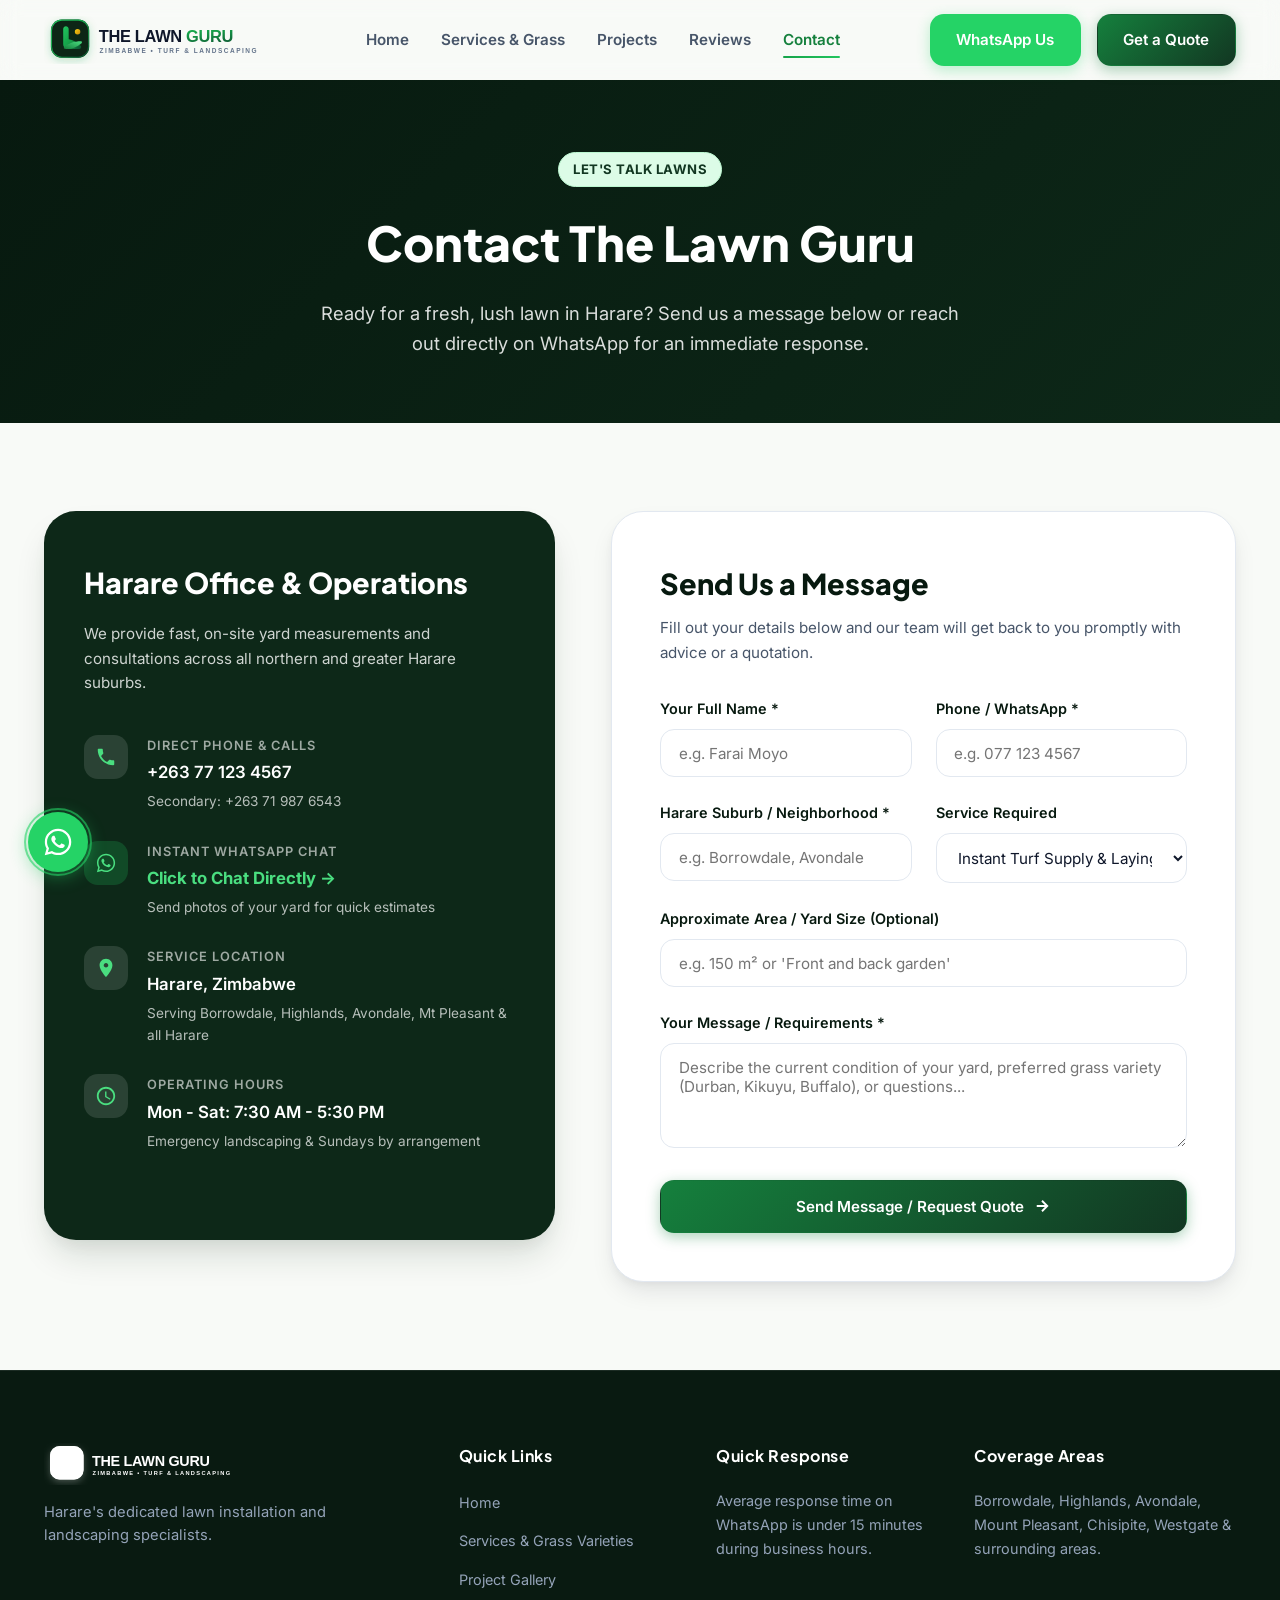
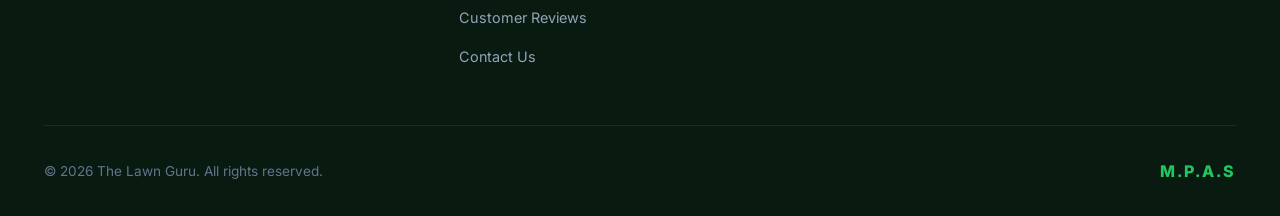
==== commit b2689bee: "fix: update footer to display M.P.A.S in green" ====
--- a/contact.html
+++ b/contact.html
@@ -252,8 +252,8 @@
       </div>
       <div class="footer-bottom">
         <div>&copy; 2026 The Lawn Guru. All rights reserved.</div>
-        <div style="font-size: 0.95rem; color: #94a3b8;">
-          Trademark of <span style="color: #22c55e; font-weight: 800; letter-spacing: 1.5px;">M.P.A.S</span>
+        <div style="font-size: 1rem; color: #22c55e; font-weight: 800; letter-spacing: 2px;">
+          M.P.A.S
         </div>
       </div>
     </div>
